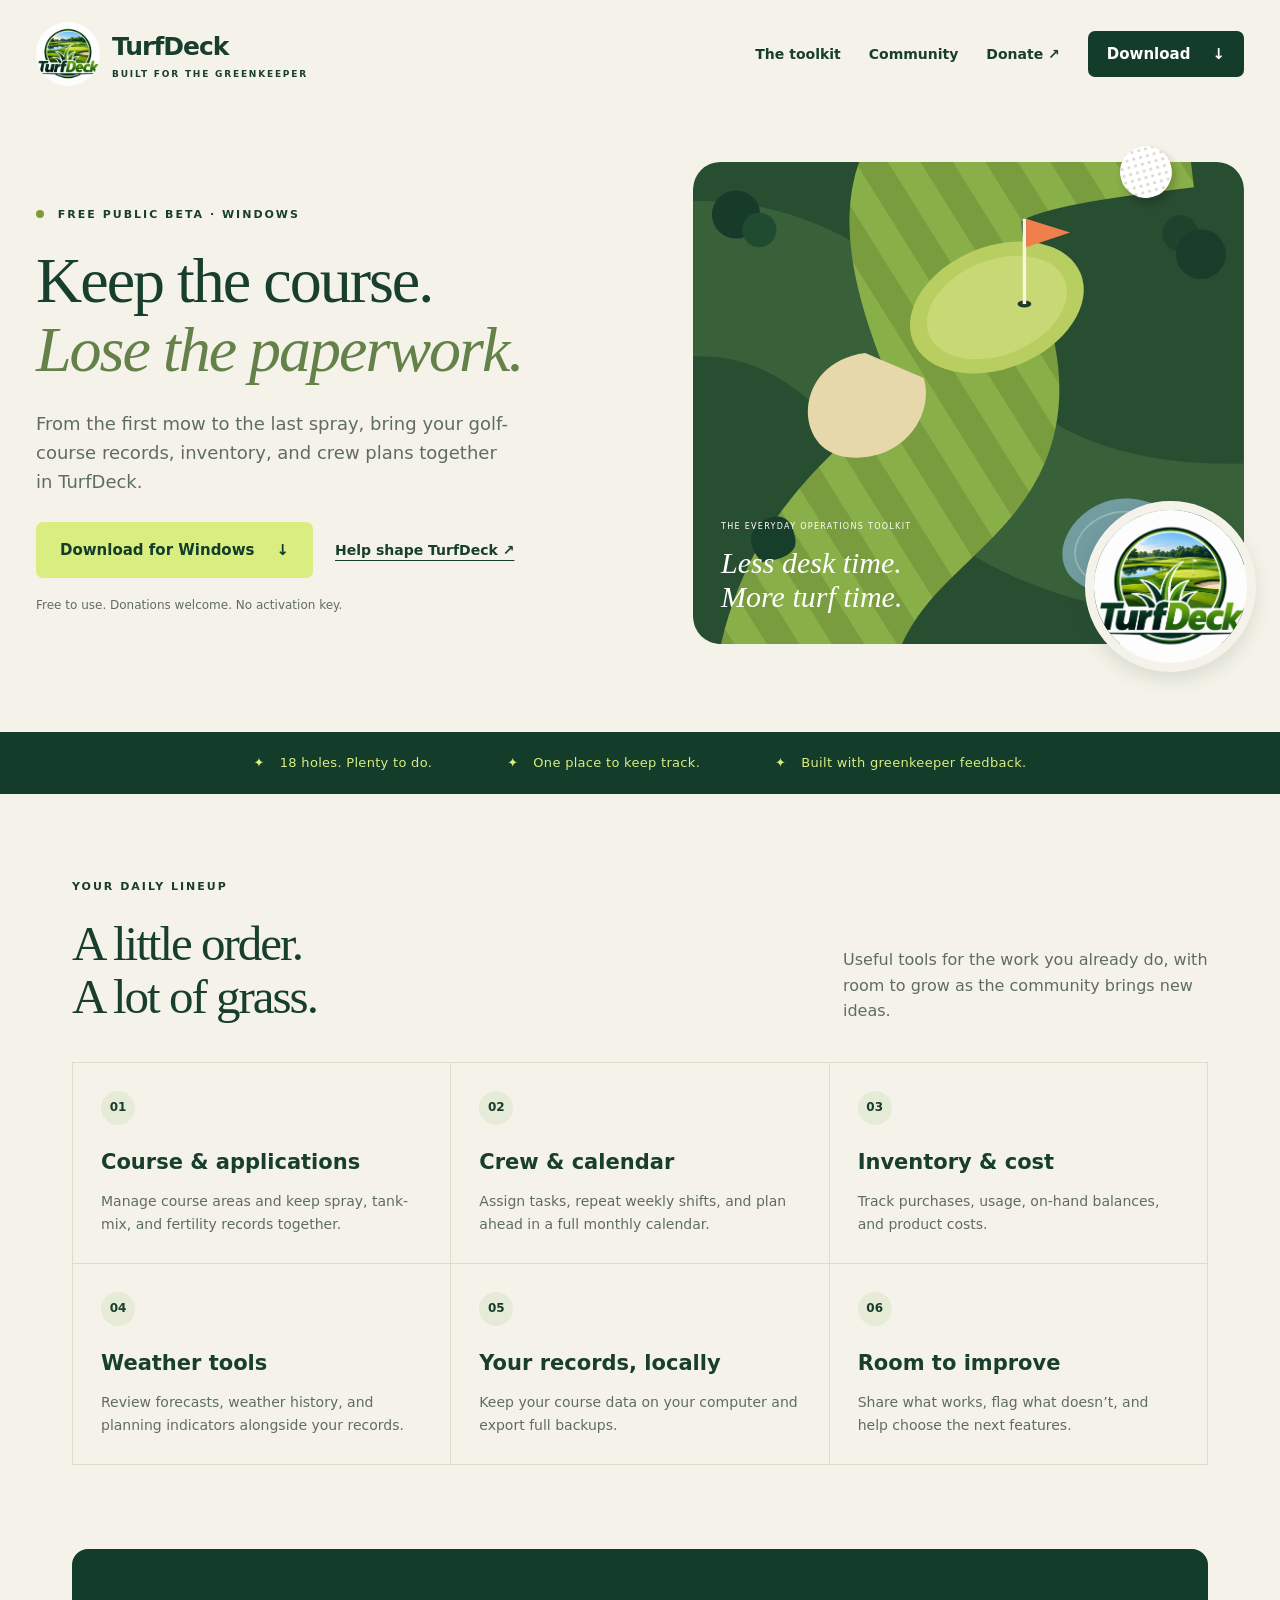
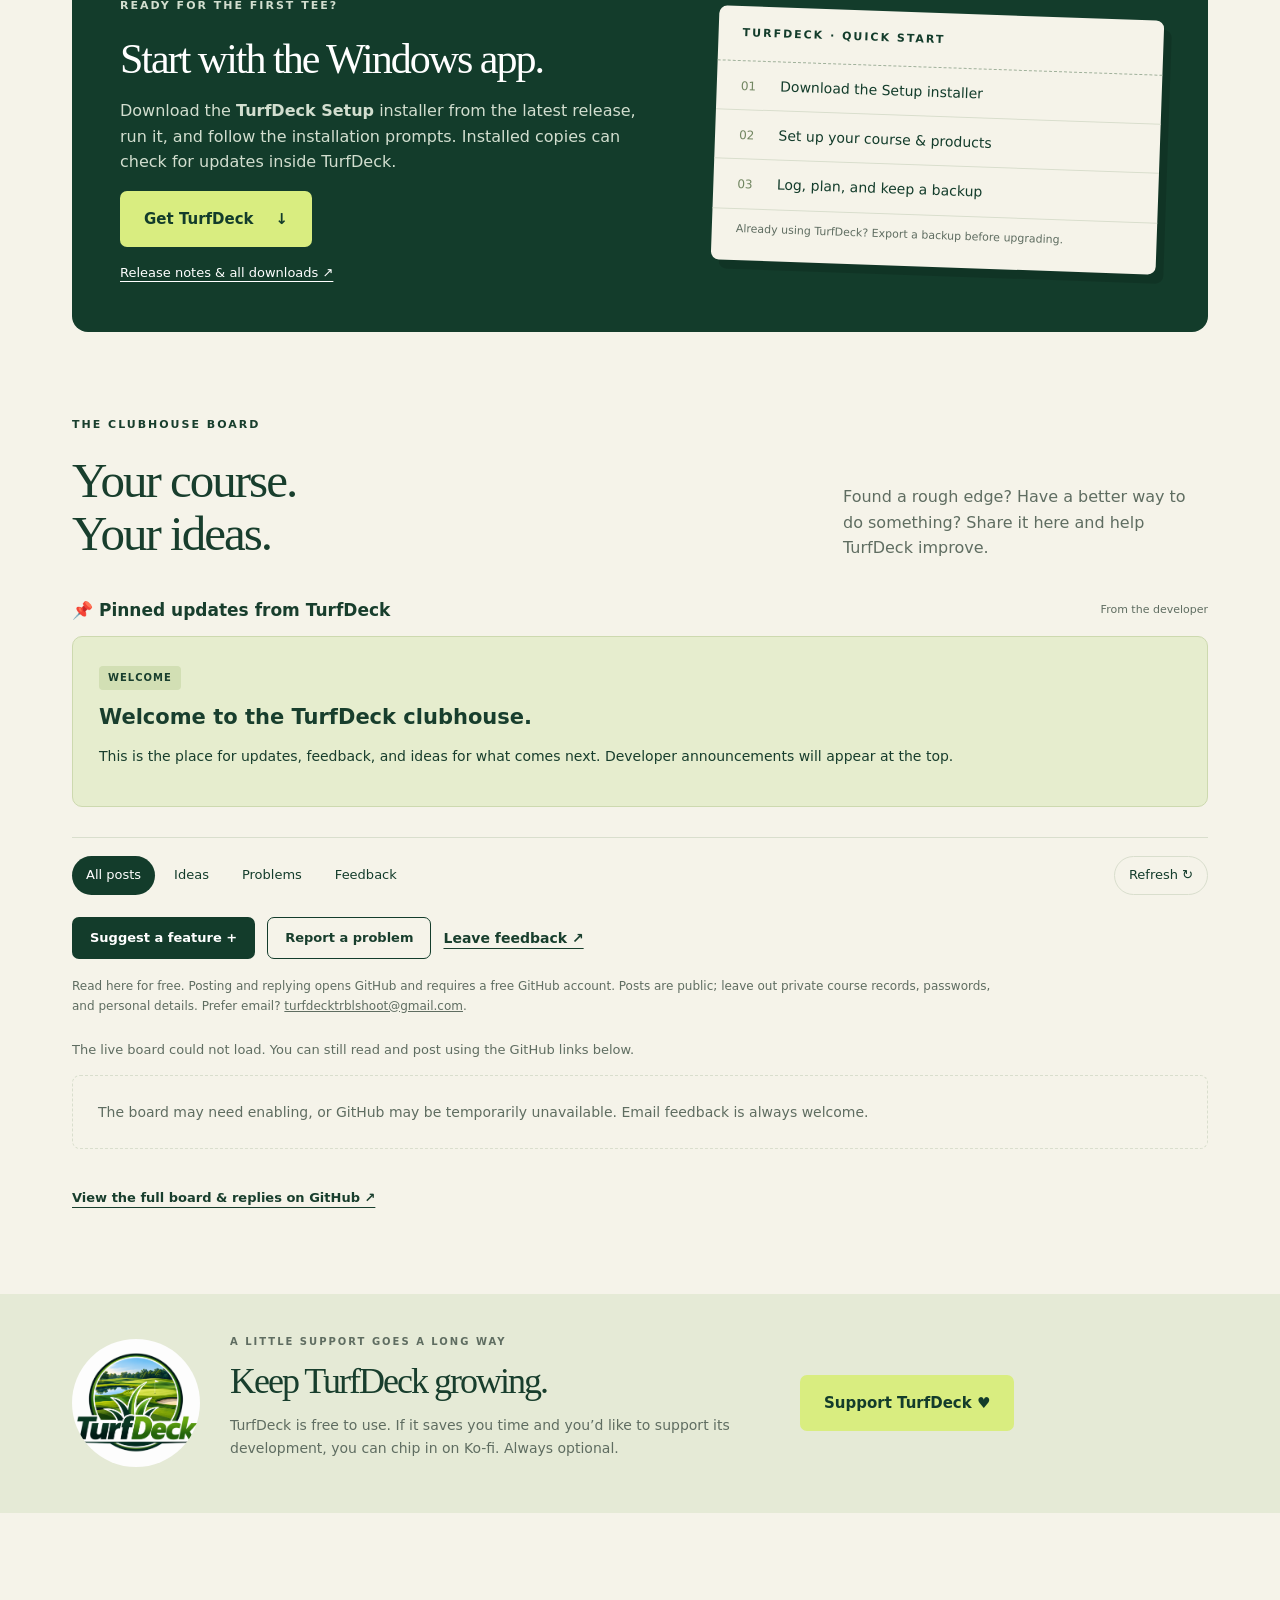
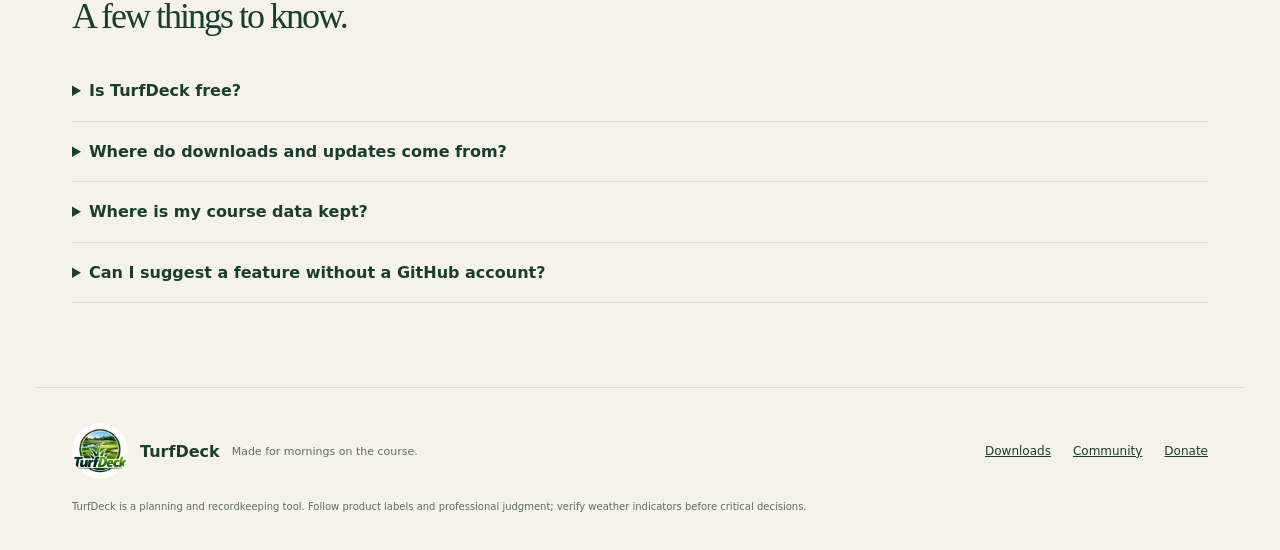
==== docs/index.html @ 42acda38 "Add files via upload" ====
<!doctype html><html lang="en"><head><meta charset="utf-8"><meta name="viewport" content="width=device-width,initial-scale=1"><meta name="theme-color" content="#133c2b"><meta name="description" content="TurfDeck: free Windows software for golf-course operations. Plan crew work, log applications, track inventory, and help shape what comes next."><title>TurfDeck — Keep the course. Lose the paperwork.</title><link rel="icon" href="assets/turfdeck-logo.png"><link rel="stylesheet" href="styles.css"><script src="site.js" defer></script></head><body>
<a class="skip" href="#main">Skip to content</a><header><a class="brand" href="#" aria-label="TurfDeck home"><img src="assets/turfdeck-logo.png" alt="TurfDeck" width="64" height="64"><span>TurfDeck<small>BUILT FOR THE GREENKEEPER</small></span></a><nav aria-label="Main navigation"><a href="#features">The toolkit</a><a href="#community">Community</a><a href="https://ko-fi.com/drewthewannabegreenkeeper" target="_blank" rel="noopener noreferrer">Donate ↗</a><a class="button dark small" href="https://github.com/TheWannaBeGreenkeeper/turfdeck-release/releases/latest" data-download>Download <span aria-hidden="true">↓</span></a></nav></header>
<main id="main"><section class="hero"><div class="hero-copy"><p class="eyebrow"><span class="dot"></span> FREE PUBLIC BETA · WINDOWS</p><h1>Keep the course.<br><em>Lose the paperwork.</em></h1><p class="intro">From the first mow to the last spray, bring your golf-course records, inventory, and crew plans together in TurfDeck.</p><div class="actions"><a class="button lime" href="https://github.com/TheWannaBeGreenkeeper/turfdeck-release/releases/latest" data-download>Download for Windows <span aria-hidden="true">↓</span></a><a class="text-link" href="#community">Help shape TurfDeck ↗</a></div><p class="fine" id="release-note">Free to use. Donations welcome. No activation key.</p></div>
<div class="course-art" aria-label="Illustration of a golf course with greens, a pond and striped fairways" role="img"><svg viewBox="0 0 640 560" aria-hidden="true"><defs><pattern id="stripes" width="64" height="64" patternUnits="userSpaceOnUse" patternTransform="rotate(-32)"><rect width="64" height="64" fill="#789c3e"/><rect width="32" height="64" fill="#89af48"/></pattern></defs><rect width="640" height="560" rx="32" fill="#284e32"/><path d="M-40 140Q130 110 260 280T650 440" fill="none" stroke="#38613a" stroke-width="180"/><path d="M120 650C140 360 390 400 310 190S320-40 570-70" fill="none" stroke="url(#stripes)" stroke-width="200"/><path d="M475 500C385 482 442 375 521 393S624 480 555 512Z" fill="#719ca0"/><path d="M483 493C408 474 452 393 519 408S602 477 550 498" fill="none" stroke="#98b6b3" stroke-width="2"/><path d="M200 222C115 233 115 337 180 343S281 293 268 251Z" fill="#e7d8ab"/><ellipse cx="353" cy="169" rx="105" ry="71" transform="rotate(-22 353 169)" fill="#b8ce61"/><ellipse cx="353" cy="169" rx="85" ry="55" transform="rotate(-22 353 169)" fill="#c7d875"/><ellipse cx="385" cy="165" rx="8" ry="4" fill="#1c3928"/><path d="M385 165V66" stroke="#fbf5df" stroke-width="4"/><path d="M387 66L438 82 387 99Z" fill="#ef804d"/><path d="M80 465Q55 437 79 418Q111 400 118 434Q126 459 80 465Z" fill="#173d2b"/><circle cx="566" cy="83" r="21" fill="#1e422b"/><circle cx="590" cy="107" r="29" fill="#193d2a"/><circle cx="50" cy="61" r="28" fill="#163b28"/><circle cx="77" cy="79" r="20" fill="#204b31"/></svg><div class="course-label"><span>THE EVERYDAY OPERATIONS TOOLKIT</span><strong>Less desk time.<br>More turf time.</strong></div><img class="hero-emblem" src="assets/turfdeck-logo.png" alt="TurfDeck golf greens emblem" width="168" height="168"><div class="golf-ball" aria-hidden="true"></div></div></section>
<div class="course-strip"><span>18 holes. Plenty to do.</span><span>One place to keep track.</span><span>Built with greenkeeper feedback.</span></div>
<section id="features" class="section"><div class="section-heading"><div><p class="eyebrow">YOUR DAILY LINEUP</p><h2>A little order.<br>A lot of grass.</h2></div><p>Useful tools for the work you already do, with room to grow as the community brings new ideas.</p></div><div class="features"><article><span class="hole">01</span><h3>Course & applications</h3><p>Manage course areas and keep spray, tank-mix, and fertility records together.</p></article><article><span class="hole">02</span><h3>Crew & calendar</h3><p>Assign tasks, repeat weekly shifts, and plan ahead in a full monthly calendar.</p></article><article><span class="hole">03</span><h3>Inventory & cost</h3><p>Track purchases, usage, on-hand balances, and product costs.</p></article><article><span class="hole">04</span><h3>Weather tools</h3><p>Review forecasts, weather history, and planning indicators alongside your records.</p></article><article><span class="hole">05</span><h3>Your records, locally</h3><p>Keep your course data on your computer and export full backups.</p></article><article><span class="hole">06</span><h3>Room to improve</h3><p>Share what works, flag what doesn’t, and help choose the next features.</p></article></div></section>
<section class="download-section" id="download"><div><p class="eyebrow">READY FOR THE FIRST TEE?</p><h2>Start with the Windows app.</h2><p>Download the <strong>TurfDeck Setup</strong> installer from the latest release, run it, and follow the installation prompts. Installed copies can check for updates inside TurfDeck.</p><a class="button lime" href="https://github.com/TheWannaBeGreenkeeper/turfdeck-release/releases/latest" data-download>Get TurfDeck <span aria-hidden="true">↓</span></a><a class="release-link" href="https://github.com/TheWannaBeGreenkeeper/turfdeck-release/releases/latest" target="_blank" rel="noopener noreferrer">Release notes & all downloads ↗</a></div><div class="scorecard"><div class="scorecard-top">TURFDECK · QUICK START</div><ol><li><span>01</span> Download the Setup installer</li><li><span>02</span> Set up your course & products</li><li><span>03</span> Log, plan, and keep a backup</li></ol><p>Already using TurfDeck? Export a backup before upgrading.</p></div></section>
<section class="section community" id="community"><div class="section-heading"><div><p class="eyebrow">THE CLUBHOUSE BOARD</p><h2>Your course.<br>Your ideas.</h2></div><p>Found a rough edge? Have a better way to do something? Share it here and help TurfDeck improve.</p></div><div class="board-top"><h3>📌 Pinned updates from TurfDeck</h3><span>From the developer</span></div><div id="updates" class="updates" aria-live="polite"><article class="announcement"><span class="badge">WELCOME</span><h3>Welcome to the TurfDeck clubhouse.</h3><p>This is the place for updates, feedback, and ideas for what comes next. Developer announcements will appear at the top.</p></article></div>
<div class="board-toolbar"><div class="filters" role="group" aria-label="Filter community posts"><button class="selected" data-filter="all" aria-pressed="true">All posts</button><button data-filter="idea" aria-pressed="false">Ideas</button><button data-filter="problem" aria-pressed="false">Problems</button><button data-filter="feedback" aria-pressed="false">Feedback</button></div><button class="refresh" id="refresh-board">Refresh ↻</button></div><div class="board-actions"><a class="button dark" href="https://github.com/TheWannaBeGreenkeeper/turfdeck-release/issues/new?template=feature_request.yml" target="_blank" rel="noopener noreferrer">Suggest a feature +</a><a class="button outline" href="https://github.com/TheWannaBeGreenkeeper/turfdeck-release/issues/new?template=bug_report.yml" target="_blank" rel="noopener noreferrer">Report a problem</a><a class="text-link" href="https://github.com/TheWannaBeGreenkeeper/turfdeck-release/issues/new?title=Feedback%3A%20&body=What%20worked%20well%3F%0A%0AWhat%20could%20be%20better%3F" target="_blank" rel="noopener noreferrer">Leave feedback ↗</a></div><p class="board-note">Read here for free. Posting and replying opens GitHub and requires a free GitHub account. Posts are public; leave out private course records, passwords, and personal details. Prefer email? <a href="mailto:turfdecktrblshoot@gmail.com">turfdecktrblshoot@gmail.com</a>.</p><p id="board-status" role="status">Loading recent open conversations…</p><div id="posts" class="posts"></div><a class="board-more" href="https://github.com/TheWannaBeGreenkeeper/turfdeck-release/issues" target="_blank" rel="noopener noreferrer">View the full board & replies on GitHub ↗</a><noscript><p>JavaScript is disabled. Use the full board link to read and post feedback.</p></noscript></section>
<section class="support-section"><img src="assets/turfdeck-logo.png" alt="TurfDeck" width="128" height="128"><div><p class="eyebrow">A LITTLE SUPPORT GOES A LONG WAY</p><h2>Keep TurfDeck growing.</h2><p>TurfDeck is free to use. If it saves you time and you’d like to support its development, you can chip in on Ko-fi. Always optional.</p></div><a class="button lime" href="https://ko-fi.com/drewthewannabegreenkeeper" target="_blank" rel="noopener noreferrer">Support TurfDeck ♥</a></section>
<section class="faq section"><h2>A few things to know.</h2><details><summary>Is TurfDeck free?</summary><p>Yes. The public beta is free to use, with no activation key or trial expiration. Donations are optional.</p></details><details><summary>Where do downloads and updates come from?</summary><p>The signed Windows releases are hosted on GitHub. The Download buttons use the latest available Setup installer when it can be checked, or take you to the latest release page.</p></details><details><summary>Where is my course data kept?</summary><p>TurfDeck keeps your records locally on your computer. Make regular backups. Posting on the public feedback board shares only the text and files you choose to post there.</p></details><details><summary>Can I suggest a feature without a GitHub account?</summary><p>Yes—email <a href="mailto:turfdecktrblshoot@gmail.com">turfdecktrblshoot@gmail.com</a>. Posting publicly to the board requires a GitHub account.</p></details></section></main>
<footer><div class="footer-brand"><img src="assets/turfdeck-logo.png" alt="" width="56" height="56"><strong>TurfDeck</strong><span>Made for mornings on the course.</span></div><div><a href="https://github.com/TheWannaBeGreenkeeper/turfdeck-release/releases/latest">Downloads</a><a href="#community">Community</a><a href="https://ko-fi.com/drewthewannabegreenkeeper" target="_blank" rel="noopener noreferrer">Donate</a></div><p>TurfDeck is a planning and recordkeeping tool. Follow product labels and professional judgment; verify weather indicators before critical decisions.</p></footer></body></html>
---- docs/styles.css ----
:root{--forest:#133c2b;--cream:#f5f3e9;--lime:#d9ed80;--ink:#183e2d;--muted:#5f6d61;--border:#d9decd;--orange:#ed8b58}*{box-sizing:border-box}html{scroll-behavior:smooth;scroll-padding-top:24px}body{margin:0;background:var(--cream);color:var(--ink);font:16px/1.6 system-ui,-apple-system,BlinkMacSystemFont,"Segoe UI",sans-serif}a{color:inherit}button,input{font:inherit}button,a{ -webkit-tap-highlight-color:transparent}a:focus-visible,button:focus-visible,summary:focus-visible{outline:3px solid #e58a31;outline-offset:5px}button{cursor:pointer}header{max-width:1280px;margin:auto;display:flex;align-items:center;justify-content:space-between;gap:24px;padding:22px 36px}.brand{display:flex;gap:12px;align-items:center;text-decoration:none;font-size:25px;font-weight:800;letter-spacing:-1px}.brand img{border-radius:50%;object-fit:cover;background:white}.brand small{display:block;font-size:9px;letter-spacing:1.8px;font-weight:600}nav{display:flex;align-items:center;gap:28px;font-size:14px;font-weight:650}nav a{text-decoration:none}.button{display:inline-flex;align-items:center;justify-content:center;gap:22px;text-decoration:none;border-radius:7px;padding:15px 23px;font-weight:700;font-size:15px;transition:transform .15s,background .15s;border:1px solid transparent}.button:hover{transform:translateY(-2px)}.button.small{padding:10px 18px}.dark{background:var(--forest);color:#fff}.lime{background:var(--lime);color:var(--forest)}.outline{border-color:var(--forest);background:transparent}.hero{max-width:1280px;margin:auto;display:grid;grid-template-columns:1.1fr 1fr;gap:30px;padding:54px 36px 60px;align-items:center}.eyebrow{font-size:11px;font-weight:750;letter-spacing:2px;margin:0 0 22px}.dot{display:inline-block;width:8px;height:8px;background:#7e9d31;border-radius:50%;margin-right:8px}h1,h2{font-family:Georgia,"Times New Roman",serif;font-weight:400;letter-spacing:-2px;line-height:1.08;margin:0}h1{font-size:clamp(44px,5vw,70px)}h1 em{color:#638148;font-weight:400}h2{font-size:clamp(36px,4vw,49px)}h3{font-size:21px;line-height:1.3;margin:0 0 13px}.intro{font-size:18px;max-width:480px;margin:26px 0;color:var(--muted)}.actions{display:flex;align-items:center;gap:22px;flex-wrap:wrap}.text-link{font-size:14px;font-weight:700;text-underline-offset:5px}.fine{font-size:12px;color:var(--muted);margin-top:18px}.course-art{position:relative;aspect-ratio:640/560;margin:0 0 20px 10px}.course-art svg{width:100%;height:100%;border-radius:25px}.course-label{position:absolute;left:28px;bottom:38px;color:white;line-height:1.3}.course-label span{font-size:8px;letter-spacing:1.3px}.course-label strong{display:block;font:italic 30px/1.12 Georgia;margin-top:12px}.hero-emblem{position:absolute;right:-12px;bottom:-20px;border-radius:50%;border:9px solid var(--cream);box-shadow:0 8px 18px #183e2d20;background:white;width:31%;height:auto}.golf-ball{position:absolute;top:-16px;right:13%;width:52px;height:52px;border-radius:50%;background:radial-gradient(circle,#d9dace 1px,transparent 2px) 0 0/7px 7px,#fff;box-shadow:2px 6px 8px #0003;transform:rotate(-15deg)}.course-strip{background:var(--forest);color:var(--lime);padding:21px 36px;display:flex;justify-content:center;gap:75px;font-size:13px;letter-spacing:.3px}.course-strip span:before{content:'✦';margin-right:15px}.section{max-width:1208px;margin:auto;padding:84px 36px}.section-heading{display:flex;justify-content:space-between;align-items:flex-end;gap:40px;margin-bottom:38px}.section-heading>p{max-width:365px;color:var(--muted);margin:0}.features{display:grid;grid-template-columns:repeat(3,1fr);border-top:1px solid var(--border);border-left:1px solid var(--border)}.features article{padding:28px;border-right:1px solid var(--border);border-bottom:1px solid var(--border)}.features p{color:var(--muted);font-size:14px;margin-bottom:0}.hole{display:inline-grid;place-items:center;width:34px;height:34px;border-radius:50%;background:#e6ebd8;font-size:12px;font-weight:700;margin-bottom:24px}.download-section{max-width:1136px;margin:0 auto;display:grid;grid-template-columns:1.2fr 1fr;gap:60px;background:var(--forest);color:#fff;border-radius:16px;padding:48px}.download-section p{color:#d2decf}.download-section h2{font-size:42px}.release-link{display:block;margin-top:16px;font-size:13px;text-underline-offset:4px}.scorecard{background:var(--cream);color:var(--forest);border-radius:8px;transform:rotate(2deg);box-shadow:8px 9px 0 #0002;align-self:center}.scorecard-top{border-bottom:1px dashed #a0b19b;padding:18px 24px;font-size:11px;font-weight:700;letter-spacing:2px}.scorecard ol{list-style:none;padding:0;margin:0}.scorecard li{padding:13px 24px;border-bottom:1px solid var(--border);font-size:14px}.scorecard li span{font-size:12px;display:inline-block;width:35px;color:#718661}.scorecard p{padding:0 24px 12px;font-size:11px;color:var(--muted)}.board-top{display:flex;justify-content:space-between;gap:12px;align-items:center;margin:30px 0 15px}.board-top h3{font-size:17px;margin:0}.board-top>span{font-size:11px;color:var(--muted)}.updates{display:grid;grid-template-columns:repeat(auto-fit,minmax(260px,1fr));gap:16px;margin-bottom:30px}.announcement{background:#e6edce;border:1px solid #cdd9af;border-radius:10px;padding:26px}.announcement h3{margin-top:14px}.announcement p{font-size:14px;margin-bottom:12px;white-space:pre-wrap;overflow-wrap:anywhere}.badge{font-size:10px;letter-spacing:1px;font-weight:750;display:inline-block;background:#d2dfb4;padding:4px 9px;border-radius:4px}.board-toolbar{display:flex;justify-content:space-between;gap:12px;padding-top:18px;border-top:1px solid var(--border)}.filters{display:flex;gap:5px;flex-wrap:wrap}.filters button,.refresh{border:0;background:none;color:var(--forest);font-size:13px;padding:8px 14px;border-radius:20px}.filters button.selected{background:var(--forest);color:white}.refresh{border:1px solid var(--border)}.board-actions{display:flex;align-items:center;flex-wrap:wrap;gap:12px;margin-top:22px}.board-actions .button{font-size:13px;padding:10px 17px}.board-note{font-size:12px;color:var(--muted);max-width:920px;margin:18px 0 24px}#board-status{font-size:13px;color:var(--muted)}.post{display:flex;justify-content:space-between;align-items:flex-start;gap:25px;padding:23px 0;border-bottom:1px solid var(--border)}.post h3{font-size:18px;margin:8px 0}.post h3 a{text-decoration:none}.post h3 a:hover{text-decoration:underline}.post p{font-size:13px;color:var(--muted);margin:0;white-space:pre-wrap;overflow-wrap:anywhere}.post-meta{font-size:11px;color:var(--muted);margin-top:12px}.post-replies{font-size:12px;flex-shrink:0;white-space:nowrap;text-underline-offset:4px;margin-top:25px}.board-more{display:inline-block;margin-top:25px;font-size:13px;font-weight:650;text-underline-offset:5px}.support-section{background:#e5ead6;padding:40px max(36px,calc((100% - 1136px)/2));display:flex;align-items:center;gap:30px}.support-section img{border-radius:50%;background:white;flex-shrink:0}.support-section h2{font-size:36px}.support-section p{max-width:540px;font-size:14px;color:var(--muted)}.support-section .eyebrow{font-size:10px;margin-bottom:12px}.support-section .button{flex-shrink:0}.faq h2{font-size:36px;margin-bottom:25px}.faq details{padding:17px 0;border-bottom:1px solid var(--border)}summary{font-weight:650;cursor:pointer}details p{font-size:14px;max-width:800px;color:var(--muted)}footer{border-top:1px solid var(--border);max-width:1208px;margin:auto;padding:35px 36px;display:flex;flex-wrap:wrap;justify-content:space-between;align-items:center;gap:20px}.footer-brand{display:flex;gap:12px;align-items:center}.footer-brand img{border-radius:50%}.footer-brand span{font-size:11px;color:var(--muted)}footer>div:last-of-type{display:flex;gap:22px;font-size:12px}footer>p{font-size:10px;color:var(--muted);width:100%;margin:0}.skip{position:absolute;left:15px;top:-80px;padding:12px;background:white;z-index:20}.skip:focus{top:10px}.empty{border:1px dashed var(--border);border-radius:8px;padding:25px;font-size:14px;color:var(--muted)}@media(max-width:900px){header{padding:18px 22px}nav{gap:16px}nav>a:first-child{display:none}.hero{padding:35px 24px 45px;gap:24px}h1{font-size:46px}.intro{font-size:16px}.course-strip{gap:24px;padding:18px;font-size:11px}.section{padding:60px 24px}.download-section{margin:0 24px;padding:32px;gap:30px}.download-section h2{font-size:34px}.support-section{padding:35px 24px;flex-wrap:wrap}.support-section>div{flex:1;min-width:260px}.support-section>.button{margin-left:158px}}@media(max-width:640px){header{flex-wrap:wrap;gap:14px}.brand{font-size:22px}.brand img{width:48px;height:48px}nav{width:100%;justify-content:space-between;font-size:12px}.hero{grid-template-columns:1fr;gap:40px;padding-top:30px}h1{font-size:49px}.course-art{max-width:470px;margin:0 12px 18px}.course-strip{flex-direction:column;gap:8px;padding-left:26px}.section-heading{display:block}.section-heading>p{margin-top:22px}.features{grid-template-columns:1fr 1fr}.features article{padding:20px}.features h3{font-size:18px}.features p{font-size:13px}.download-section{grid-template-columns:1fr;padding:30px 24px}.scorecard{transform:rotate(1deg)}.board-top{align-items:flex-start}.board-top>span{display:none}.post{gap:14px}.post h3{font-size:16px}.post-replies{font-size:11px}.support-section img{width:90px;height:90px}.support-section>div{min-width:200px}.support-section>.button{margin-left:0}.footer-brand{flex-wrap:wrap}.footer-brand span{width:100%}}@media(prefers-reduced-motion:reduce){html{scroll-behavior:auto}.button{transition:none}}
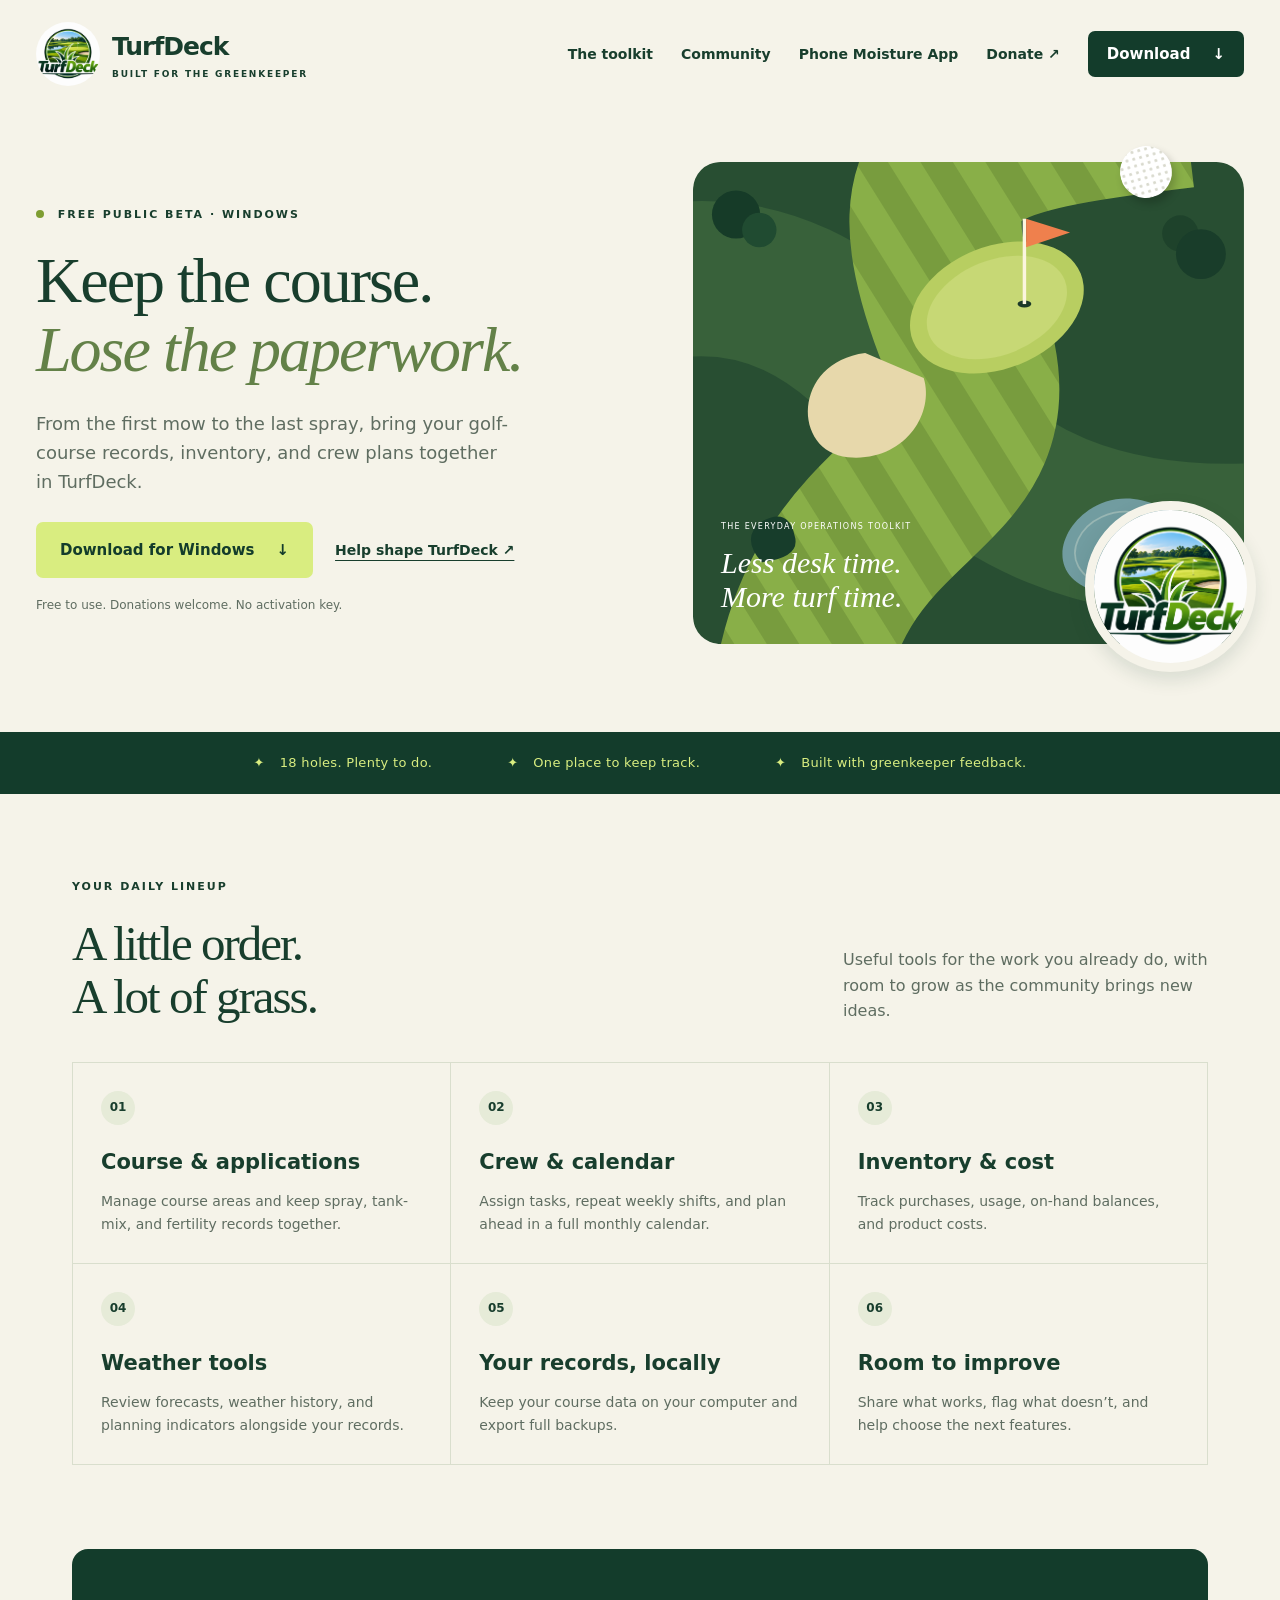
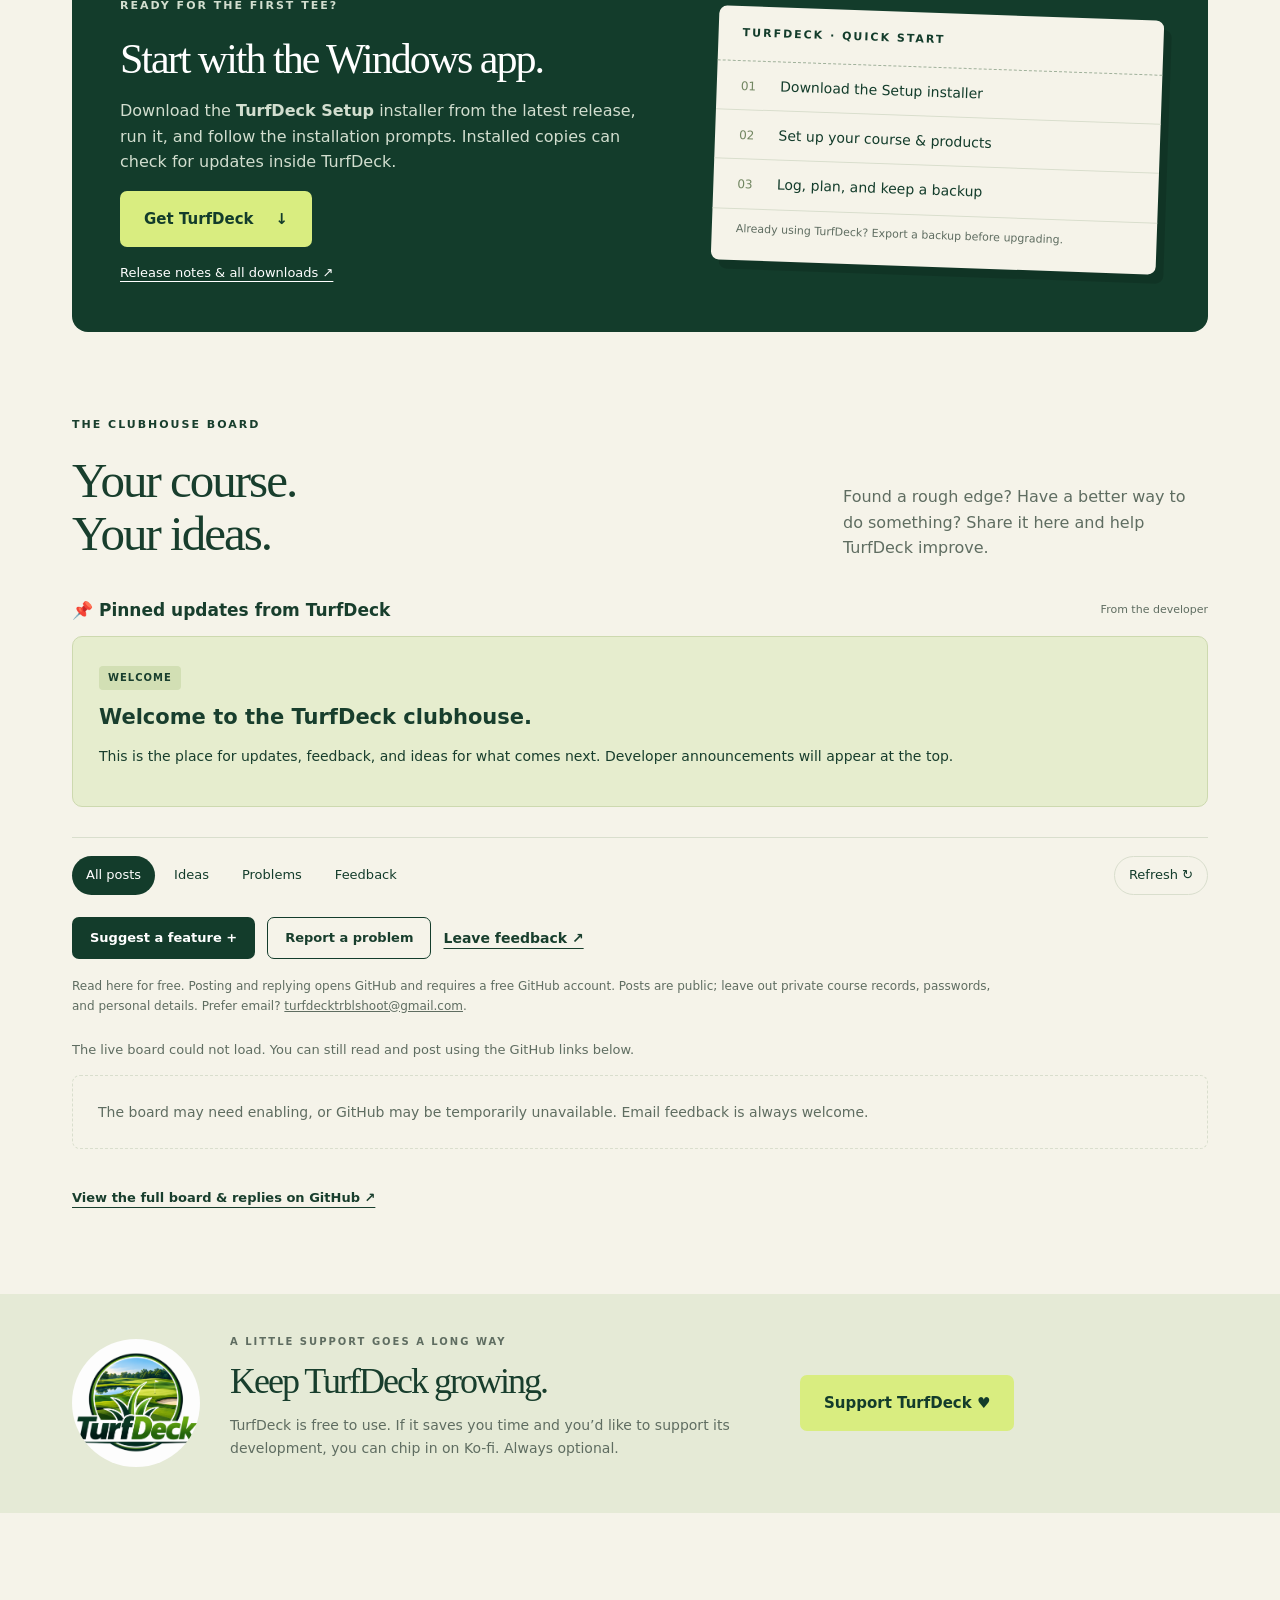
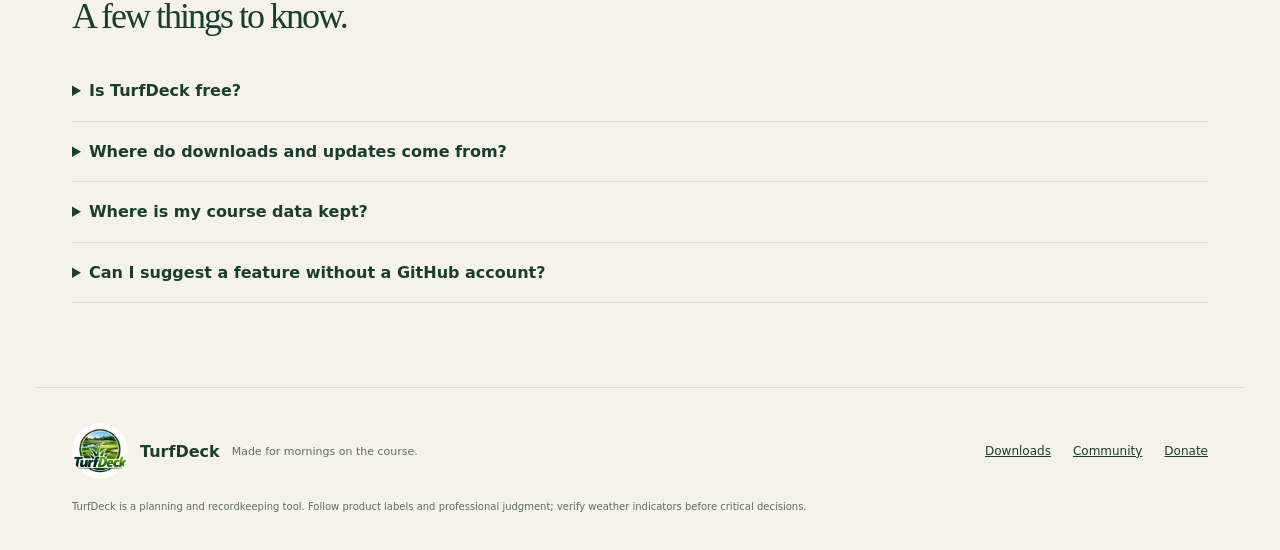
==== commit 606c9917: "Add files via upload" ====
--- a/docs/index.html
+++ b/docs/index.html
@@ -1,5 +1,5 @@
 <!doctype html><html lang="en"><head><meta charset="utf-8"><meta name="viewport" content="width=device-width,initial-scale=1"><meta name="theme-color" content="#133c2b"><meta name="description" content="TurfDeck: free Windows software for golf-course operations. Plan crew work, log applications, track inventory, and help shape what comes next."><title>TurfDeck — Keep the course. Lose the paperwork.</title><link rel="icon" href="assets/turfdeck-logo.png"><link rel="stylesheet" href="styles.css"><script src="site.js" defer></script></head><body>
-<a class="skip" href="#main">Skip to content</a><header><a class="brand" href="#" aria-label="TurfDeck home"><img src="assets/turfdeck-logo.png" alt="TurfDeck" width="64" height="64"><span>TurfDeck<small>BUILT FOR THE GREENKEEPER</small></span></a><nav aria-label="Main navigation"><a href="#features">The toolkit</a><a href="#community">Community</a><a href="https://ko-fi.com/drewthewannabegreenkeeper" target="_blank" rel="noopener noreferrer">Donate ↗</a><a class="button dark small" href="https://github.com/TheWannaBeGreenkeeper/turfdeck-release/releases/latest" data-download>Download <span aria-hidden="true">↓</span></a></nav></header>
+<a class="skip" href="#main">Skip to content</a><header><a class="brand" href="#" aria-label="TurfDeck home"><img src="assets/turfdeck-logo.png" alt="TurfDeck" width="64" height="64"><span>TurfDeck<small>BUILT FOR THE GREENKEEPER</small></span></a><nav aria-label="Main navigation"><a href="#features">The toolkit</a><a href="#community">Community</a><a href="moisture/">Phone Moisture App</a><a href="https://ko-fi.com/drewthewannabegreenkeeper" target="_blank" rel="noopener noreferrer">Donate ↗</a><a class="button dark small" href="https://github.com/TheWannaBeGreenkeeper/turfdeck-release/releases/latest" data-download>Download <span aria-hidden="true">↓</span></a></nav></header>
 <main id="main"><section class="hero"><div class="hero-copy"><p class="eyebrow"><span class="dot"></span> FREE PUBLIC BETA · WINDOWS</p><h1>Keep the course.<br><em>Lose the paperwork.</em></h1><p class="intro">From the first mow to the last spray, bring your golf-course records, inventory, and crew plans together in TurfDeck.</p><div class="actions"><a class="button lime" href="https://github.com/TheWannaBeGreenkeeper/turfdeck-release/releases/latest" data-download>Download for Windows <span aria-hidden="true">↓</span></a><a class="text-link" href="#community">Help shape TurfDeck ↗</a></div><p class="fine" id="release-note">Free to use. Donations welcome. No activation key.</p></div>
 <div class="course-art" aria-label="Illustration of a golf course with greens, a pond and striped fairways" role="img"><svg viewBox="0 0 640 560" aria-hidden="true"><defs><pattern id="stripes" width="64" height="64" patternUnits="userSpaceOnUse" patternTransform="rotate(-32)"><rect width="64" height="64" fill="#789c3e"/><rect width="32" height="64" fill="#89af48"/></pattern></defs><rect width="640" height="560" rx="32" fill="#284e32"/><path d="M-40 140Q130 110 260 280T650 440" fill="none" stroke="#38613a" stroke-width="180"/><path d="M120 650C140 360 390 400 310 190S320-40 570-70" fill="none" stroke="url(#stripes)" stroke-width="200"/><path d="M475 500C385 482 442 375 521 393S624 480 555 512Z" fill="#719ca0"/><path d="M483 493C408 474 452 393 519 408S602 477 550 498" fill="none" stroke="#98b6b3" stroke-width="2"/><path d="M200 222C115 233 115 337 180 343S281 293 268 251Z" fill="#e7d8ab"/><ellipse cx="353" cy="169" rx="105" ry="71" transform="rotate(-22 353 169)" fill="#b8ce61"/><ellipse cx="353" cy="169" rx="85" ry="55" transform="rotate(-22 353 169)" fill="#c7d875"/><ellipse cx="385" cy="165" rx="8" ry="4" fill="#1c3928"/><path d="M385 165V66" stroke="#fbf5df" stroke-width="4"/><path d="M387 66L438 82 387 99Z" fill="#ef804d"/><path d="M80 465Q55 437 79 418Q111 400 118 434Q126 459 80 465Z" fill="#173d2b"/><circle cx="566" cy="83" r="21" fill="#1e422b"/><circle cx="590" cy="107" r="29" fill="#193d2a"/><circle cx="50" cy="61" r="28" fill="#163b28"/><circle cx="77" cy="79" r="20" fill="#204b31"/></svg><div class="course-label"><span>THE EVERYDAY OPERATIONS TOOLKIT</span><strong>Less desk time.<br>More turf time.</strong></div><img class="hero-emblem" src="assets/turfdeck-logo.png" alt="TurfDeck golf greens emblem" width="168" height="168"><div class="golf-ball" aria-hidden="true"></div></div></section>
 <div class="course-strip"><span>18 holes. Plenty to do.</span><span>One place to keep track.</span><span>Built with greenkeeper feedback.</span></div>
